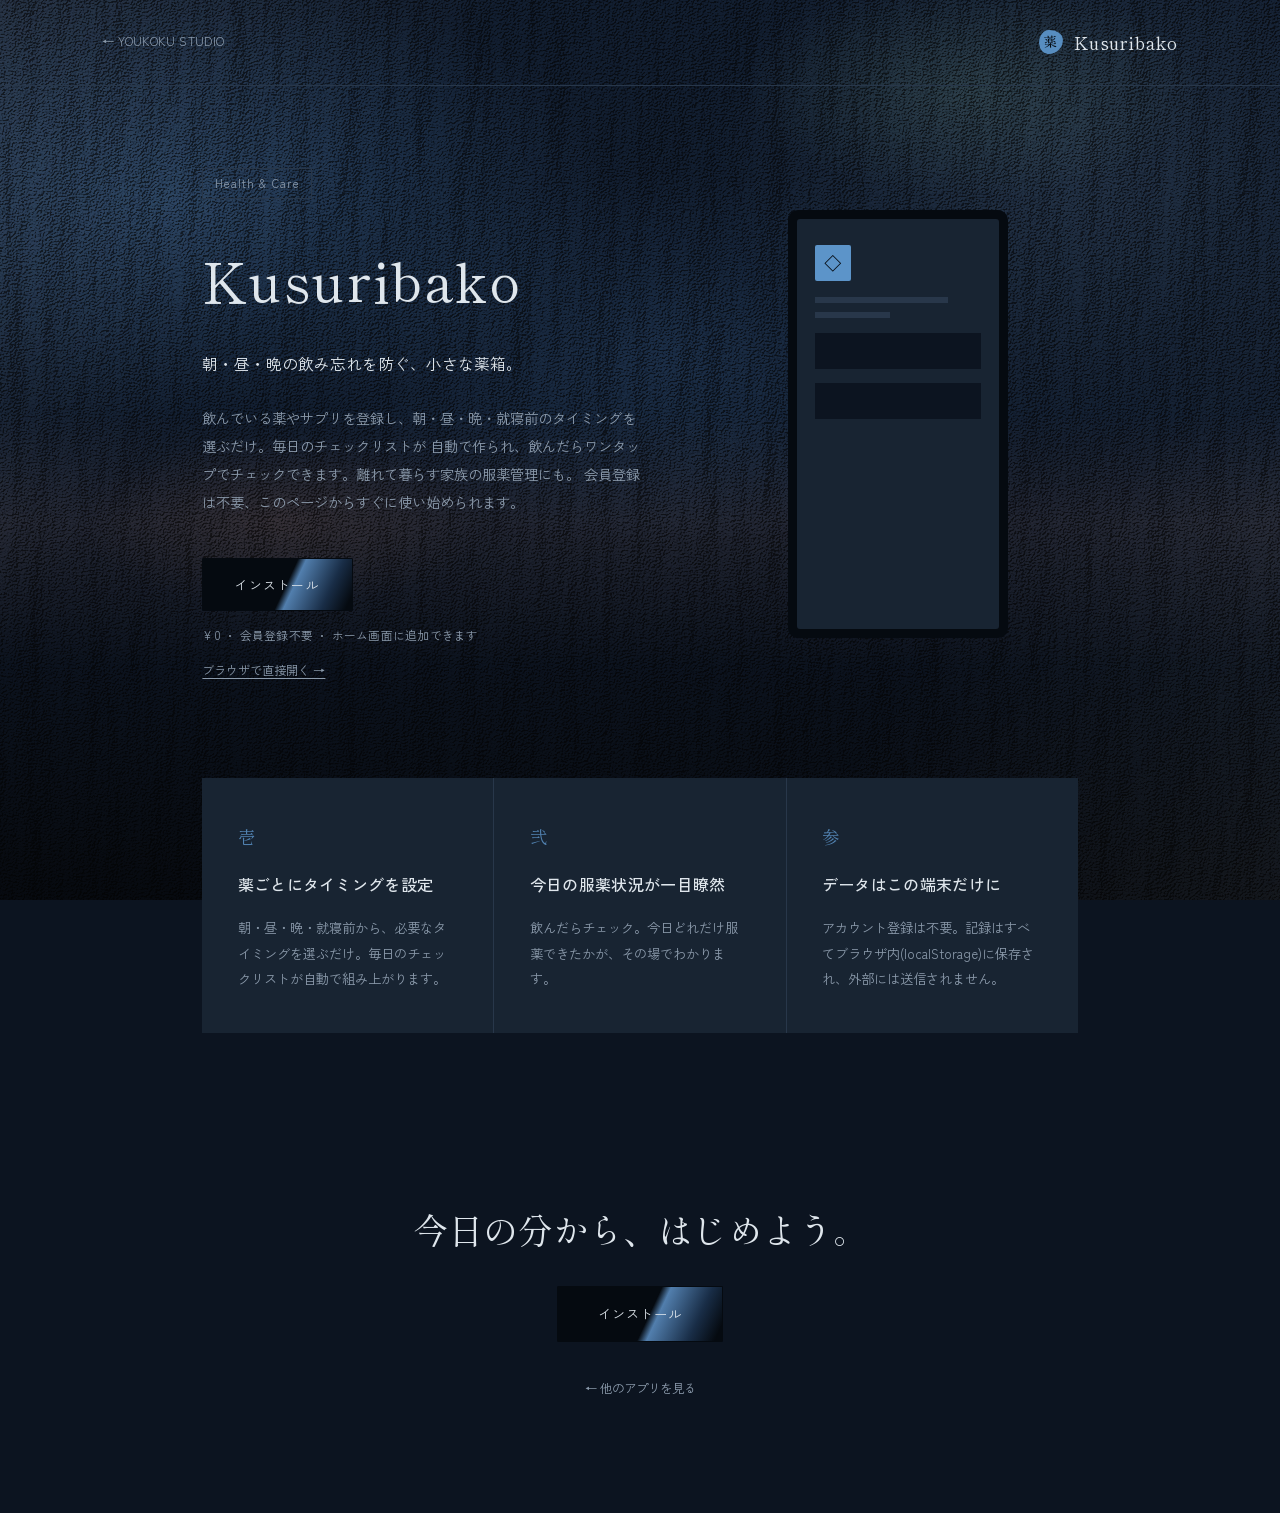
==== apps/kusuribako/index.html @ c49f09cd "Replace bundled apps with 5 original Nagano-life-support apps The previous 5 apps (Rhythm/Focusly/Ka" ====
<!DOCTYPE html>
<html lang="ja">
<head>
<meta charset="UTF-8">
<meta name="viewport" content="width=device-width, initial-scale=1.0">
<title>Kusuribako — 服薬チェックリスト | YOUKOKU STUDIO</title>
<meta name="description" content="朝・昼・晩の飲み忘れを防ぐ、シンプルな服薬チェックリストアプリ。完全無料・インストール不要。">
<link rel="icon" href="data:image/svg+xml,<svg xmlns=%22http://www.w3.org/2000/svg%22 viewBox=%220 0 100 100%22><text y=%22.9em%22 font-size=%2290%22 fill=%22%233f8a75%22>◇</text></svg>">
<link rel="manifest" href="manifest.json">
<meta name="theme-color" content="#0c1420">
<link rel="apple-touch-icon" href="icons/icon-192.png">
<link rel="preconnect" href="https://fonts.googleapis.com">
<link rel="preconnect" href="https://fonts.gstatic.com" crossorigin>
<link href="https://fonts.googleapis.com/css2?family=Zen+Kaku+Gothic+New:wght@400;500;700;900&family=Shippori+Mincho:wght@400;500;600;700;800&display=swap" rel="stylesheet">
<link rel="stylesheet" href="../shared/detail.css?v=6">
</head>
<body>

<header class="topbar">
  <a href="../../index.html" class="back">← YOUKOKU STUDIO</a>
  <div class="applogo"><span class="hanko">薬</span>Kusuribako</div>
</header>

<main>
  <section class="hero">
    <div class="hero-text">
      <span class="work-tag">Health & Care</span>
      <h1>Kusuribako</h1>
      <p class="tagline">朝・昼・晩の飲み忘れを防ぐ、小さな薬箱。</p>
      <p class="desc">
        飲んでいる薬やサプリを登録し、朝・昼・晩・就寝前のタイミングを選ぶだけ。毎日のチェックリストが
        自動で作られ、飲んだらワンタップでチェックできます。離れて暮らす家族の服薬管理にも。
        会員登録は不要、このページからすぐに使い始められます。
      </p>
      <div class="cta-row">
        <button type="button" class="btn btn-primary install-btn"><span class="btn-label">インストール</span></button>
        <span class="price-note">¥0 ・ 会員登録不要 ・ ホーム画面に追加できます</span>
        <a href="app/" class="open-link">ブラウザで直接開く →</a>
      </div>
    </div>
    <div class="hero-visual">
      <div class="mock-phone">
        <div class="mock-screen">
          <div class="mock-icon">◇</div>
          <div class="mock-bar"></div>
          <div class="mock-bar short"></div>
          <div class="mock-card"></div>
          <div class="mock-card"></div>
        </div>
      </div>
    </div>
  </section>

  <section class="features">
    <div class="feature">
      <span class="feature-num">壱</span>
      <h3>薬ごとにタイミングを設定</h3>
      <p>朝・昼・晩・就寝前から、必要なタイミングを選ぶだけ。毎日のチェックリストが自動で組み上がります。</p>
    </div>
    <div class="feature">
      <span class="feature-num">弐</span>
      <h3>今日の服薬状況が一目瞭然</h3>
      <p>飲んだらチェック。今日どれだけ服薬できたかが、その場でわかります。</p>
    </div>
    <div class="feature">
      <span class="feature-num">参</span>
      <h3>データはこの端末だけに</h3>
      <p>アカウント登録は不要。記録はすべてブラウザ内(localStorage)に保存され、外部には送信されません。</p>
    </div>
  </section>

  <section class="bottom-cta">
    <h2>今日の分から、はじめよう。</h2>
    <button type="button" class="btn btn-primary btn-lg install-btn"><span class="btn-label">インストール</span></button>
    <a href="../../index.html#works" class="back-link">← 他のアプリを見る</a>
  </section>
</main>

<script src="../shared/install.js?v=5"></script>
</body>
</html>
---- apps/shared/detail.css ----
/* ============================================================
   YOUKOKU STUDIO — shared app detail page stylesheet (wabi-sabi)
   ============================================================ */

:root{
  --bg:#0c1420; --paper:#182432; --kuro:#050a10; --clay:#c7d0d6;
  --ink:#dfe6ec; --ink-soft:#8b9aab; --line:#28374a;
  --accent:#5c94c9; --accent-soft:#152230;
  --flame:#5f93c9; --flame-deep:#1c3350;
  --serif:'Shippori Mincho', serif;
  --sans:'Zen Kaku Gothic New','Hiragino Kaku Gothic ProN','Yu Gothic',sans-serif;
  --ease:cubic-bezier(.16,1,.3,1);
  --stone:
    linear-gradient(128deg, rgba(255,255,255,.06) 0%, transparent 26%, transparent 72%, rgba(255,255,255,.04) 100%),
    radial-gradient(ellipse 30% 20% at 76% 10%, rgba(110,145,110,.12), transparent 60%),
    radial-gradient(ellipse 26% 16% at 22% 58%, rgba(150,92,58,.1), transparent 60%),
    radial-gradient(ellipse 55% 40% at 14% 22%, rgba(70,115,160,.24), transparent 62%),
    radial-gradient(ellipse 48% 55% at 84% 18%, rgba(150,180,205,.09), transparent 58%),
    radial-gradient(ellipse 42% 32% at 52% 40%, rgba(60,100,145,.14), transparent 65%),
    linear-gradient(to bottom, transparent 0%, transparent 46%, rgba(120,70,45,.1) 58%, rgba(4,6,10,.55) 74%, rgba(2,3,5,.82) 100%);
  --grain:url("data:image/svg+xml,%3Csvg xmlns='http://www.w3.org/2000/svg' width='180' height='180'%3E%3Cfilter id='n'%3E%3CfeTurbulence type='fractalNoise' baseFrequency='0.85' numOctaves='3' stitchTiles='stitch'/%3E%3CfeColorMatrix type='saturate' values='0'/%3E%3C/filter%3E%3Crect width='100%25' height='100%25' filter='url(%23n)'/%3E%3C/svg%3E");
  --relief:url("data:image/svg+xml,%3Csvg xmlns='http://www.w3.org/2000/svg' width='900' height='900'%3E%3Cfilter id='r'%3E%3CfeTurbulence type='fractalNoise' baseFrequency='0.03 0.005' numOctaves='5' seed='7' stitchTiles='stitch' result='ridge'/%3E%3CfeTurbulence type='fractalNoise' baseFrequency='0.85' numOctaves='2' seed='3' stitchTiles='stitch' result='sand'/%3E%3CfeComposite in='ridge' in2='sand' operator='arithmetic' k1='0' k2='.68' k3='.5' k4='0' result='mix'/%3E%3CfeDiffuseLighting in='mix' surfaceScale='12' diffuseConstant='1.8' lighting-color='%23c4d3e0' result='diff'%3E%3CfeDistantLight azimuth='235' elevation='28'/%3E%3C/feDiffuseLighting%3E%3CfeSpecularLighting in='mix' surfaceScale='12' specularConstant='.85' specularExponent='16' lighting-color='%23eef4fa' result='spec'%3E%3CfeDistantLight azimuth='235' elevation='28'/%3E%3C/feSpecularLighting%3E%3CfeComposite in='diff' in2='spec' operator='arithmetic' k1='0' k2='1' k3='.55' k4='0'/%3E%3C/filter%3E%3Crect width='100%25' height='100%25' filter='url(%23r)'/%3E%3C/svg%3E");
}
*,*::before,*::after{ box-sizing:border-box; }
body{
  margin:0; background-color:var(--bg); background-image:var(--stone); background-attachment:fixed;
  color:var(--ink); font-family:var(--sans); line-height:1.9; -webkit-font-smoothing:antialiased; position:relative;
}
body::before{
  content:''; position:fixed; inset:0; z-index:-2; pointer-events:none;
  background-image:var(--relief);
  opacity:.42; mix-blend-mode:overlay;
}
body::after{
  content:''; position:fixed; inset:0; z-index:-1; pointer-events:none;
  background-image:var(--grain); opacity:.16; mix-blend-mode:overlay;
}
a{ color:inherit; text-decoration:none; }
button{ font-family:inherit; cursor:pointer; }

.topbar{ display:flex; align-items:center; justify-content:space-between; padding:1.6rem 8vw; border-bottom:1px solid var(--line); }
.back{ font-size:.78rem; color:var(--ink-soft); letter-spacing:.03em; }
.back:hover{ color:var(--ink); }
.applogo{ font-family:var(--serif); font-weight:400; font-size:1.1rem; display:flex; align-items:center; gap:.7rem; letter-spacing:.05em; }
.applogo .dot{ width:7px; height:7px; border-radius:50%; background:var(--accent); }

/* ---------- hanko (seal stamp) mark ---------- */
.hanko{
  display:inline-flex; align-items:center; justify-content:center; flex-shrink:0;
  width:1.5rem; height:1.5rem;
  border-radius:42% 58% 61% 39% / 55% 42% 58% 45%;
  background:var(--accent); color:var(--kuro);
  font-family:var(--serif); font-weight:500; font-size:.82rem; line-height:1;
  transform:rotate(-3deg); opacity:.94;
}

main{ max-width:1080px; margin:0 auto; padding:0 8vw; }

/* ---------- hero ---------- */
.hero{
  display:grid; grid-template-columns:1.1fr .9fr; gap:6vw; align-items:center;
  padding:5rem 0 6rem; position:relative;
}
.work-tag{
  display:inline-block; font-size:.7rem; letter-spacing:.1em; color:var(--ink-soft);
  border:1px solid var(--line); padding:.35em 1em; margin-bottom:1.8rem;
}
.hero-text h1{ font-family:var(--serif); font-weight:400; font-size:clamp(2.2rem,5vw,3.4rem); margin:0 0 1.2rem; letter-spacing:.03em; }
.tagline{ font-size:.98rem; color:var(--ink); font-weight:400; margin:0 0 1.6rem; line-height:1.8; }
.desc{ color:var(--ink-soft); font-size:.9rem; max-width:34em; margin:0 0 2.6rem; line-height:1.95; }

.cta-row{ display:flex; flex-direction:column; align-items:flex-start; gap:.8rem; }
.price-note{ font-size:.74rem; color:var(--ink-soft); letter-spacing:.02em; }
.open-link{ font-size:.76rem; color:var(--ink-soft); text-decoration:underline; text-underline-offset:.25em; }
.open-link:hover{ color:var(--ink); }

.btn{
  position:relative; overflow:hidden; display:inline-flex; align-items:center; justify-content:center;
  border:1px solid var(--ink);
  padding:1rem 2rem; font-size:.8rem; letter-spacing:.08em; font-weight:400;
  border-radius:1px; background:transparent; color:var(--ink);
  transition:background .4s var(--ease), color .4s var(--ease), border-color .4s var(--ease);
}
.btn-primary{ background:var(--kuro); color:var(--ink); border-color:var(--kuro); }
.btn-primary::before{
  content:''; position:absolute; inset:0; z-index:0;
  background:linear-gradient(115deg,transparent 55%,var(--flame) 60%,var(--flame-deep) 82%,transparent 96%);
  opacity:.85; transition:opacity .4s var(--ease);
}
.btn-primary span, .btn-primary{ position:relative; }
.btn-primary > *{ position:relative; z-index:1; }
.btn-primary:hover::before{ opacity:1; }
.btn-primary:hover{ border-color:var(--flame); }
.btn-primary:disabled{ opacity:.4; cursor:default; }
.btn-primary:disabled:hover{ border-color:var(--kuro); }
.btn-lg{ padding:1.1rem 2.5rem; font-size:.82rem; }

/* ---------- iOS install sheet ---------- */
#iosInstallSheet{ position:fixed; inset:0; z-index:1000; display:flex; align-items:flex-end; justify-content:center; }
.ios-sheet-backdrop{ position:absolute; inset:0; background:rgba(5,3,1,.6); }
.ios-sheet{
  position:relative; width:100%; max-width:420px; background:var(--paper); border:1px solid var(--line); border-bottom:none;
  padding:2.2rem 2rem 2.4rem; box-shadow:0 -4px 30px rgba(60,54,48,.15); animation:sheetUp .4s cubic-bezier(.16,1,.3,1);
}
@keyframes sheetUp{ from{ transform:translateY(100%); } to{ transform:translateY(0); } }
.ios-sheet-title{ font-family:var(--serif); font-weight:400; font-size:1.2rem; margin:0 0 1.4rem; }
.ios-sheet ol{ margin:0 0 1.8rem; padding-left:1.2rem; display:flex; flex-direction:column; gap:.8rem; font-size:.86rem; color:var(--ink-soft); }
.ios-sheet ol strong{ color:var(--ink); font-weight:500; }
.ios-sheet-note{ font-size:.76rem; color:var(--ink-soft); margin:0 0 1.8rem; }
.ios-sheet-close{
  width:100%; border:1px solid var(--line); background:transparent; padding:.9rem;
  font-size:.82rem; color:var(--ink);
}
.ios-sheet-close:hover{ border-color:var(--ink); }
@media (min-width:480px){
  #iosInstallSheet{ align-items:center; }
  .ios-sheet{ border-bottom:1px solid var(--line); }
}

.hero-visual{ display:flex; justify-content:center; }

/* ---------- phone mock (shared with homepage) ---------- */
.mock-phone{
  width:min(220px,58vw); aspect-ratio:9/17.5; background:var(--kuro); border-radius:10px; padding:9px;
}
.mock-screen{
  height:100%; border-radius:3px; background:var(--paper);
  padding:1.6rem 1.1rem; display:flex; flex-direction:column; gap:.6rem;
}
.mock-screen.dark{ background:#0f0b07; }
.mock-icon{
  width:36px; height:36px; border-radius:2px; background:var(--accent); color:var(--kuro);
  display:flex; align-items:center; justify-content:center; font-size:1.1rem; margin-bottom:.4rem;
}
.mock-bar{ height:6px; background:var(--line); width:80%; }
.mock-bar.short{ width:45%; }
.mock-screen.dark .mock-bar{ background:#463f36; }
.mock-card{ height:36px; background:var(--bg); margin-top:.3rem; }
.mock-wave{
  margin-top:.6rem; height:46px;
  background:repeating-linear-gradient(90deg,var(--accent) 0 2px,transparent 2px 8px);
  opacity:.5;
}
.mock-dots{ display:flex; gap:.4rem; margin-top:auto; }
.mock-dots span{ width:8px; height:8px; border-radius:50%; background:#5a5248; }
.mock-dots span:first-child{ background:var(--accent); }
.mock-grid{ display:grid; grid-template-columns:1fr 1fr; gap:.55rem; margin-top:.5rem; }
.mock-grid span{ height:30px; background:var(--bg); }
.mock-ring{
  width:72px; height:72px; border-radius:50%; margin:1.2rem auto 0;
  border:5px solid #463f36; border-top-color:var(--accent); opacity:.85;
}

@media (max-width:820px){
  .hero{ grid-template-columns:1fr; padding-top:3rem; }
  .hero-visual{ order:-1; margin-bottom:1rem; }
}

/* ---------- features ---------- */
.features{
  display:grid; grid-template-columns:repeat(3,1fr); gap:1px; background:var(--line);
  margin-bottom:6rem;
}
.feature{ background:var(--paper); padding:2.6rem 2.2rem; display:flex; flex-direction:column; gap:1rem; }
.feature-num{ font-family:var(--serif); font-weight:400; color:var(--accent); font-size:1.1rem; opacity:.85; }
.feature h3{ margin:0; font-size:1rem; font-weight:500; letter-spacing:.02em; }
.feature p{ margin:0; font-size:.83rem; color:var(--ink-soft); }
@media (max-width:820px){ .features{ grid-template-columns:1fr; } }

/* ---------- bottom cta ---------- */
.bottom-cta{
  text-align:center; padding:4.5rem 0 7rem; display:flex; flex-direction:column; align-items:center; gap:1.8rem;
  position:relative;
}
.bottom-cta h2{ font-family:var(--serif); font-weight:300; font-size:clamp(1.5rem,3.4vw,2.2rem); margin:0; line-height:1.6; }
.back-link{ font-size:.78rem; color:var(--ink-soft); margin-top:.4rem; }
.back-link:hover{ color:var(--ink); }
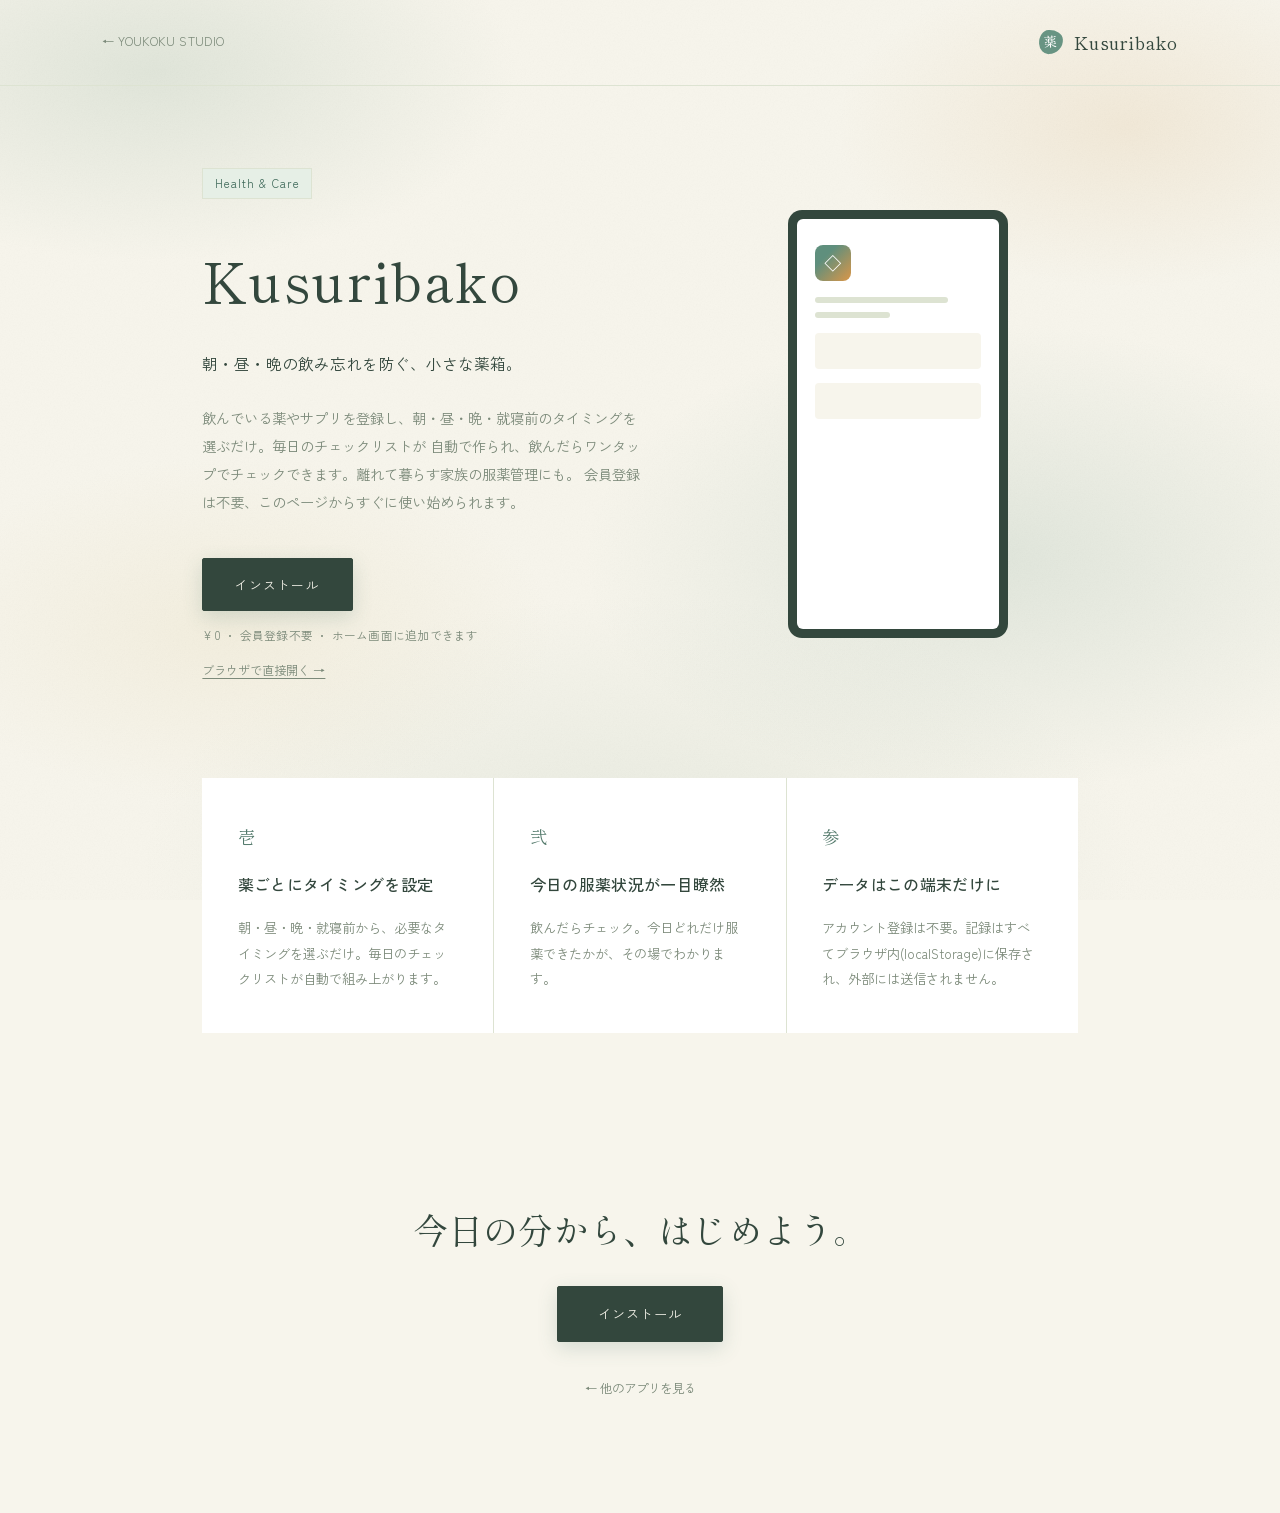
==== commit d87f0050: "Restyle app detail pages to match the site's watercolor theme apps/shared/detail.css (used by all 5 " ====
--- a/apps/kusuribako/index.html
+++ b/apps/kusuribako/index.html
@@ -41,7 +41,7 @@
     <div class="hero-visual">
       <div class="mock-phone">
         <div class="mock-screen">
-          <div class="mock-icon">◇</div>
+          <div class="mock-icon"><span>◇</span></div>
           <div class="mock-bar"></div>
           <div class="mock-bar short"></div>
           <div class="mock-card"></div>
--- a/apps/shared/detail.css
+++ b/apps/shared/detail.css
@@ -1,47 +1,39 @@
 /* ============================================================
-   YOUKOKU STUDIO — shared app detail page stylesheet (wabi-sabi)
+   YOUKOKU STUDIO — shared app detail page stylesheet (信州水彩)
    ============================================================ */
 
 :root{
-  --bg:#0c1420; --paper:#182432; --kuro:#050a10; --clay:#c7d0d6;
-  --ink:#dfe6ec; --ink-soft:#8b9aab; --line:#28374a;
-  --accent:#5c94c9; --accent-soft:#152230;
-  --flame:#5f93c9; --flame-deep:#1c3350;
+  --bg:#f7f5ec; --bg-alt:#eef2e6; --paper:#ffffff; --kuro:#33473d;
+  --ink:#3c463e; --ink-soft:#7c8a7a; --line:#dde3d2;
+  --accent:#5f8f7d; --accent-deep:#3f6a5a; --accent-soft:#e6efe6;
+  --gold:#c9954f;
   --serif:'Shippori Mincho', serif;
   --sans:'Zen Kaku Gothic New','Hiragino Kaku Gothic ProN','Yu Gothic',sans-serif;
   --ease:cubic-bezier(.16,1,.3,1);
-  --stone:
-    linear-gradient(128deg, rgba(255,255,255,.06) 0%, transparent 26%, transparent 72%, rgba(255,255,255,.04) 100%),
-    radial-gradient(ellipse 30% 20% at 76% 10%, rgba(110,145,110,.12), transparent 60%),
-    radial-gradient(ellipse 26% 16% at 22% 58%, rgba(150,92,58,.1), transparent 60%),
-    radial-gradient(ellipse 55% 40% at 14% 22%, rgba(70,115,160,.24), transparent 62%),
-    radial-gradient(ellipse 48% 55% at 84% 18%, rgba(150,180,205,.09), transparent 58%),
-    radial-gradient(ellipse 42% 32% at 52% 40%, rgba(60,100,145,.14), transparent 65%),
-    linear-gradient(to bottom, transparent 0%, transparent 46%, rgba(120,70,45,.1) 58%, rgba(4,6,10,.55) 74%, rgba(2,3,5,.82) 100%);
-  --grain:url("data:image/svg+xml,%3Csvg xmlns='http://www.w3.org/2000/svg' width='180' height='180'%3E%3Cfilter id='n'%3E%3CfeTurbulence type='fractalNoise' baseFrequency='0.85' numOctaves='3' stitchTiles='stitch'/%3E%3CfeColorMatrix type='saturate' values='0'/%3E%3C/filter%3E%3Crect width='100%25' height='100%25' filter='url(%23n)'/%3E%3C/svg%3E");
-  --relief:url("data:image/svg+xml,%3Csvg xmlns='http://www.w3.org/2000/svg' width='900' height='900'%3E%3Cfilter id='r'%3E%3CfeTurbulence type='fractalNoise' baseFrequency='0.03 0.005' numOctaves='5' seed='7' stitchTiles='stitch' result='ridge'/%3E%3CfeTurbulence type='fractalNoise' baseFrequency='0.85' numOctaves='2' seed='3' stitchTiles='stitch' result='sand'/%3E%3CfeComposite in='ridge' in2='sand' operator='arithmetic' k1='0' k2='.68' k3='.5' k4='0' result='mix'/%3E%3CfeDiffuseLighting in='mix' surfaceScale='12' diffuseConstant='1.8' lighting-color='%23c4d3e0' result='diff'%3E%3CfeDistantLight azimuth='235' elevation='28'/%3E%3C/feDiffuseLighting%3E%3CfeSpecularLighting in='mix' surfaceScale='12' specularConstant='.85' specularExponent='16' lighting-color='%23eef4fa' result='spec'%3E%3CfeDistantLight azimuth='235' elevation='28'/%3E%3C/feSpecularLighting%3E%3CfeComposite in='diff' in2='spec' operator='arithmetic' k1='0' k2='1' k3='.55' k4='0'/%3E%3C/filter%3E%3Crect width='100%25' height='100%25' filter='url(%23r)'/%3E%3C/svg%3E");
+  --grain:url("data:image/svg+xml,%3Csvg xmlns='http://www.w3.org/2000/svg' width='180' height='180'%3E%3Cfilter id='n'%3E%3CfeTurbulence type='fractalNoise' baseFrequency='0.75' numOctaves='3' stitchTiles='stitch'/%3E%3CfeColorMatrix type='saturate' values='0'/%3E%3C/filter%3E%3Crect width='100%25' height='100%25' filter='url(%23n)'/%3E%3C/svg%3E");
+  --wash:
+    radial-gradient(ellipse 46% 34% at 12% 8%, rgba(159,184,165,.26), transparent 62%),
+    radial-gradient(ellipse 38% 30% at 88% 14%, rgba(201,149,79,.13), transparent 60%),
+    radial-gradient(ellipse 50% 40% at 78% 62%, rgba(95,143,125,.15), transparent 65%),
+    radial-gradient(ellipse 42% 32% at 18% 70%, rgba(234,225,197,.36), transparent 60%),
+    radial-gradient(ellipse 60% 46% at 50% 96%, rgba(159,184,165,.18), transparent 65%);
 }
 *,*::before,*::after{ box-sizing:border-box; }
 body{
-  margin:0; background-color:var(--bg); background-image:var(--stone); background-attachment:fixed;
+  margin:0; background-color:var(--bg); background-image:var(--wash); background-attachment:fixed;
   color:var(--ink); font-family:var(--sans); line-height:1.9; -webkit-font-smoothing:antialiased; position:relative;
-}
-body::before{
-  content:''; position:fixed; inset:0; z-index:-2; pointer-events:none;
-  background-image:var(--relief);
-  opacity:.42; mix-blend-mode:overlay;
 }
 body::after{
   content:''; position:fixed; inset:0; z-index:-1; pointer-events:none;
-  background-image:var(--grain); opacity:.16; mix-blend-mode:overlay;
+  background-image:var(--grain); opacity:.05; mix-blend-mode:multiply;
 }
 a{ color:inherit; text-decoration:none; }
 button{ font-family:inherit; cursor:pointer; }
 
 .topbar{ display:flex; align-items:center; justify-content:space-between; padding:1.6rem 8vw; border-bottom:1px solid var(--line); }
 .back{ font-size:.78rem; color:var(--ink-soft); letter-spacing:.03em; }
-.back:hover{ color:var(--ink); }
-.applogo{ font-family:var(--serif); font-weight:400; font-size:1.1rem; display:flex; align-items:center; gap:.7rem; letter-spacing:.05em; }
+.back:hover{ color:var(--kuro); }
+.applogo{ font-family:var(--serif); font-weight:400; font-size:1.1rem; display:flex; align-items:center; gap:.7rem; letter-spacing:.05em; color:var(--kuro); }
 .applogo .dot{ width:7px; height:7px; border-radius:50%; background:var(--accent); }
 
 /* ---------- hanko (seal stamp) mark ---------- */
@@ -49,7 +41,7 @@
   display:inline-flex; align-items:center; justify-content:center; flex-shrink:0;
   width:1.5rem; height:1.5rem;
   border-radius:42% 58% 61% 39% / 55% 42% 58% 45%;
-  background:var(--accent); color:var(--kuro);
+  background:var(--accent); color:var(--paper);
   font-family:var(--serif); font-weight:500; font-size:.82rem; line-height:1;
   transform:rotate(-3deg); opacity:.94;
 }
@@ -62,56 +54,56 @@
   padding:5rem 0 6rem; position:relative;
 }
 .work-tag{
-  display:inline-block; font-size:.7rem; letter-spacing:.1em; color:var(--ink-soft);
-  border:1px solid var(--line); padding:.35em 1em; margin-bottom:1.8rem;
+  display:inline-block; font-size:.7rem; letter-spacing:.1em; color:var(--accent-deep);
+  border:1px solid var(--line); background:var(--accent-soft); padding:.35em 1em; margin-bottom:1.8rem;
 }
-.hero-text h1{ font-family:var(--serif); font-weight:400; font-size:clamp(2.2rem,5vw,3.4rem); margin:0 0 1.2rem; letter-spacing:.03em; }
-.tagline{ font-size:.98rem; color:var(--ink); font-weight:400; margin:0 0 1.6rem; line-height:1.8; }
+.hero-text h1{ font-family:var(--serif); font-weight:400; font-size:clamp(2.2rem,5vw,3.4rem); margin:0 0 1.2rem; letter-spacing:.03em; color:var(--kuro); }
+.tagline{ font-size:.98rem; color:var(--kuro); font-weight:400; margin:0 0 1.6rem; line-height:1.8; }
 .desc{ color:var(--ink-soft); font-size:.9rem; max-width:34em; margin:0 0 2.6rem; line-height:1.95; }
 
 .cta-row{ display:flex; flex-direction:column; align-items:flex-start; gap:.8rem; }
 .price-note{ font-size:.74rem; color:var(--ink-soft); letter-spacing:.02em; }
 .open-link{ font-size:.76rem; color:var(--ink-soft); text-decoration:underline; text-underline-offset:.25em; }
-.open-link:hover{ color:var(--ink); }
+.open-link:hover{ color:var(--kuro); }
 
 .btn{
   position:relative; overflow:hidden; display:inline-flex; align-items:center; justify-content:center;
-  border:1px solid var(--ink);
+  border:1px solid var(--line);
   padding:1rem 2rem; font-size:.8rem; letter-spacing:.08em; font-weight:400;
-  border-radius:1px; background:transparent; color:var(--ink);
-  transition:background .4s var(--ease), color .4s var(--ease), border-color .4s var(--ease);
+  border-radius:2px; background:rgba(255,255,255,.5); color:var(--ink-soft);
+  transition:background .4s var(--ease), color .4s var(--ease), border-color .4s var(--ease), box-shadow .4s var(--ease);
 }
-.btn-primary{ background:var(--kuro); color:var(--ink); border-color:var(--kuro); }
+.btn-primary{ background:var(--kuro); color:var(--bg); border-color:var(--kuro); box-shadow:0 6px 20px rgba(63,106,90,.18); }
 .btn-primary::before{
   content:''; position:absolute; inset:0; z-index:0;
-  background:linear-gradient(115deg,transparent 55%,var(--flame) 60%,var(--flame-deep) 82%,transparent 96%);
-  opacity:.85; transition:opacity .4s var(--ease);
+  background:linear-gradient(115deg,transparent 55%,var(--accent) 60%,var(--gold) 96%);
+  opacity:0; transition:opacity .4s var(--ease);
 }
 .btn-primary span, .btn-primary{ position:relative; }
 .btn-primary > *{ position:relative; z-index:1; }
 .btn-primary:hover::before{ opacity:1; }
-.btn-primary:hover{ border-color:var(--flame); }
+.btn-primary:hover{ border-color:var(--accent); box-shadow:0 10px 26px rgba(63,106,90,.26); }
 .btn-primary:disabled{ opacity:.4; cursor:default; }
 .btn-primary:disabled:hover{ border-color:var(--kuro); }
 .btn-lg{ padding:1.1rem 2.5rem; font-size:.82rem; }
 
 /* ---------- iOS install sheet ---------- */
 #iosInstallSheet{ position:fixed; inset:0; z-index:1000; display:flex; align-items:flex-end; justify-content:center; }
-.ios-sheet-backdrop{ position:absolute; inset:0; background:rgba(5,3,1,.6); }
+.ios-sheet-backdrop{ position:absolute; inset:0; background:rgba(60,70,62,.35); }
 .ios-sheet{
   position:relative; width:100%; max-width:420px; background:var(--paper); border:1px solid var(--line); border-bottom:none;
-  padding:2.2rem 2rem 2.4rem; box-shadow:0 -4px 30px rgba(60,54,48,.15); animation:sheetUp .4s cubic-bezier(.16,1,.3,1);
+  padding:2.2rem 2rem 2.4rem; box-shadow:0 -4px 30px rgba(60,54,48,.12); animation:sheetUp .4s cubic-bezier(.16,1,.3,1);
 }
 @keyframes sheetUp{ from{ transform:translateY(100%); } to{ transform:translateY(0); } }
-.ios-sheet-title{ font-family:var(--serif); font-weight:400; font-size:1.2rem; margin:0 0 1.4rem; }
+.ios-sheet-title{ font-family:var(--serif); font-weight:400; font-size:1.2rem; margin:0 0 1.4rem; color:var(--kuro); }
 .ios-sheet ol{ margin:0 0 1.8rem; padding-left:1.2rem; display:flex; flex-direction:column; gap:.8rem; font-size:.86rem; color:var(--ink-soft); }
-.ios-sheet ol strong{ color:var(--ink); font-weight:500; }
+.ios-sheet ol strong{ color:var(--kuro); font-weight:500; }
 .ios-sheet-note{ font-size:.76rem; color:var(--ink-soft); margin:0 0 1.8rem; }
 .ios-sheet-close{
   width:100%; border:1px solid var(--line); background:transparent; padding:.9rem;
-  font-size:.82rem; color:var(--ink);
+  font-size:.82rem; color:var(--kuro);
 }
-.ios-sheet-close:hover{ border-color:var(--ink); }
+.ios-sheet-close:hover{ border-color:var(--kuro); }
 @media (min-width:480px){
   #iosInstallSheet{ align-items:center; }
   .ios-sheet{ border-bottom:1px solid var(--line); }
@@ -121,34 +113,40 @@
 
 /* ---------- phone mock (shared with homepage) ---------- */
 .mock-phone{
-  width:min(220px,58vw); aspect-ratio:9/17.5; background:var(--kuro); border-radius:10px; padding:9px;
+  width:min(220px,58vw); aspect-ratio:9/17.5; background:var(--kuro); border-radius:14px; padding:9px;
 }
 .mock-screen{
-  height:100%; border-radius:3px; background:var(--paper);
+  height:100%; border-radius:6px; background:var(--paper);
   padding:1.6rem 1.1rem; display:flex; flex-direction:column; gap:.6rem;
 }
-.mock-screen.dark{ background:#0f0b07; }
+.mock-screen.dark{ background:var(--bg-alt); }
 .mock-icon{
-  width:36px; height:36px; border-radius:2px; background:var(--accent); color:var(--kuro);
+  width:36px; height:36px; border-radius:8px; background:var(--paper); color:var(--paper);
   display:flex; align-items:center; justify-content:center; font-size:1.1rem; margin-bottom:.4rem;
+  position:relative; overflow:hidden;
 }
-.mock-bar{ height:6px; background:var(--line); width:80%; }
+.mock-icon::before{
+  content:''; position:absolute; inset:0;
+  background:linear-gradient(135deg,var(--accent) 30%,var(--gold) 90%);
+}
+.mock-icon span{ position:relative; z-index:1; }
+.mock-bar{ height:6px; background:var(--line); width:80%; border-radius:3px; }
 .mock-bar.short{ width:45%; }
-.mock-screen.dark .mock-bar{ background:#463f36; }
-.mock-card{ height:36px; background:var(--bg); margin-top:.3rem; }
+.mock-screen.dark .mock-bar{ background:#d7ddd0; }
+.mock-card{ height:36px; background:var(--bg); margin-top:.3rem; border-radius:4px; }
 .mock-wave{
   margin-top:.6rem; height:46px;
   background:repeating-linear-gradient(90deg,var(--accent) 0 2px,transparent 2px 8px);
-  opacity:.5;
+  opacity:.55;
 }
 .mock-dots{ display:flex; gap:.4rem; margin-top:auto; }
-.mock-dots span{ width:8px; height:8px; border-radius:50%; background:#5a5248; }
+.mock-dots span{ width:8px; height:8px; border-radius:50%; background:var(--line); }
 .mock-dots span:first-child{ background:var(--accent); }
 .mock-grid{ display:grid; grid-template-columns:1fr 1fr; gap:.55rem; margin-top:.5rem; }
-.mock-grid span{ height:30px; background:var(--bg); }
+.mock-grid span{ height:30px; background:var(--bg); border-radius:4px; }
 .mock-ring{
   width:72px; height:72px; border-radius:50%; margin:1.2rem auto 0;
-  border:5px solid #463f36; border-top-color:var(--accent); opacity:.85;
+  border:5px solid var(--line); border-top-color:var(--accent); opacity:.9;
 }
 
 @media (max-width:820px){
@@ -162,8 +160,8 @@
   margin-bottom:6rem;
 }
 .feature{ background:var(--paper); padding:2.6rem 2.2rem; display:flex; flex-direction:column; gap:1rem; }
-.feature-num{ font-family:var(--serif); font-weight:400; color:var(--accent); font-size:1.1rem; opacity:.85; }
-.feature h3{ margin:0; font-size:1rem; font-weight:500; letter-spacing:.02em; }
+.feature-num{ font-family:var(--serif); font-weight:400; color:var(--accent-deep); font-size:1.1rem; opacity:.9; }
+.feature h3{ margin:0; font-size:1rem; font-weight:500; letter-spacing:.02em; color:var(--kuro); }
 .feature p{ margin:0; font-size:.83rem; color:var(--ink-soft); }
 @media (max-width:820px){ .features{ grid-template-columns:1fr; } }
 
@@ -172,6 +170,6 @@
   text-align:center; padding:4.5rem 0 7rem; display:flex; flex-direction:column; align-items:center; gap:1.8rem;
   position:relative;
 }
-.bottom-cta h2{ font-family:var(--serif); font-weight:300; font-size:clamp(1.5rem,3.4vw,2.2rem); margin:0; line-height:1.6; }
+.bottom-cta h2{ font-family:var(--serif); font-weight:300; font-size:clamp(1.5rem,3.4vw,2.2rem); margin:0; line-height:1.6; color:var(--kuro); }
 .back-link{ font-size:.78rem; color:var(--ink-soft); margin-top:.4rem; }
-.back-link:hover{ color:var(--ink); }
+.back-link:hover{ color:var(--kuro); }
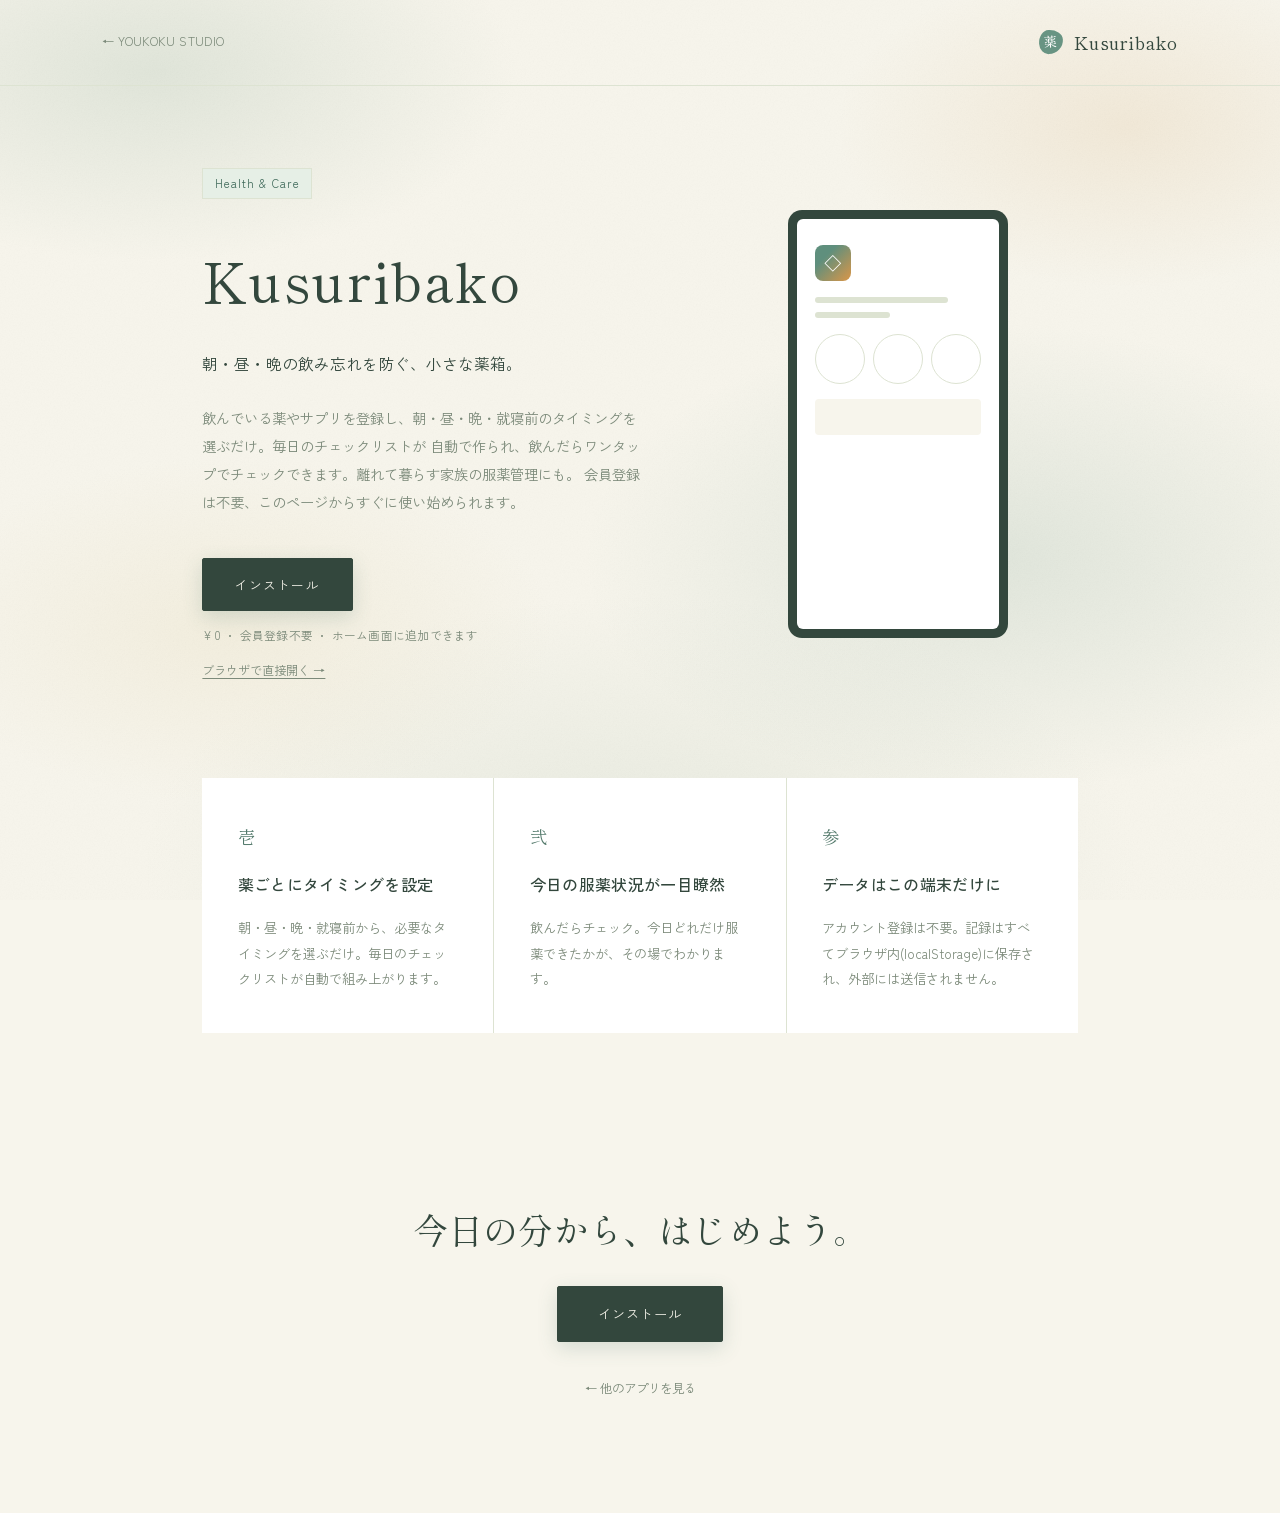
==== commit b338104c: "Give each app's detail-page mockup its own motion graphic Replaces the static bars/cards in each app" ====
--- a/apps/kusuribako/index.html
+++ b/apps/kusuribako/index.html
@@ -13,6 +13,35 @@
 <link rel="preconnect" href="https://fonts.gstatic.com" crossorigin>
 <link href="https://fonts.googleapis.com/css2?family=Zen+Kaku+Gothic+New:wght@400;500;700;900&family=Shippori+Mincho:wght@400;500;600;700;800&display=swap" rel="stylesheet">
 <link rel="stylesheet" href="../shared/detail.css?v=6">
+<style>
+.kusuri-slots{ display:flex; gap:.5rem; margin-top:.4rem; }
+.kusuri-slot{
+  flex:1; aspect-ratio:1; border-radius:50%; border:1px solid var(--line); position:relative;
+  display:flex; align-items:center; justify-content:center; overflow:visible;
+}
+.kusuri-slot::before{
+  content:''; position:absolute; inset:0; border-radius:50%; background:#3f8a75;
+  transform:scale(0); animation:kusuriFill 6s ease-in-out infinite;
+}
+.kusuri-slot::after{
+  content:''; position:absolute; inset:-4px; border-radius:50%; border:2px solid #3f8a75; opacity:0;
+  animation:kusuriPulse 6s ease-in-out infinite;
+}
+.kusuri-slot span{ position:relative; z-index:1; font-size:.6rem; color:var(--paper); opacity:0; animation:kusuriCheck 6s ease-in-out infinite; }
+.kusuri-slot:nth-child(1)::before, .kusuri-slot:nth-child(1)::after, .kusuri-slot:nth-child(1) span{ animation-delay:0s; }
+.kusuri-slot:nth-child(2)::before, .kusuri-slot:nth-child(2)::after, .kusuri-slot:nth-child(2) span{ animation-delay:1s; }
+.kusuri-slot:nth-child(3)::before, .kusuri-slot:nth-child(3)::after, .kusuri-slot:nth-child(3) span{ animation-delay:2s; }
+@keyframes kusuriFill{ 0%,15%{ transform:scale(0); } 30%,100%{ transform:scale(1); } }
+@keyframes kusuriCheck{ 0%,20%{ opacity:0; } 35%,100%{ opacity:1; } }
+@keyframes kusuriPulse{
+  0%,15%{ opacity:0; transform:scale(1); }
+  25%{ opacity:.6; }
+  45%{ opacity:0; transform:scale(1.35); }
+}
+@media (prefers-reduced-motion:reduce){
+  .kusuri-slot::before, .kusuri-slot::after, .kusuri-slot span{ animation:none !important; }
+}
+</style>
 </head>
 <body>
 
@@ -44,7 +73,11 @@
           <div class="mock-icon"><span>◇</span></div>
           <div class="mock-bar"></div>
           <div class="mock-bar short"></div>
-          <div class="mock-card"></div>
+          <div class="kusuri-slots">
+            <div class="kusuri-slot"><span>✓</span></div>
+            <div class="kusuri-slot"><span>✓</span></div>
+            <div class="kusuri-slot"><span>✓</span></div>
+          </div>
           <div class="mock-card"></div>
         </div>
       </div>
